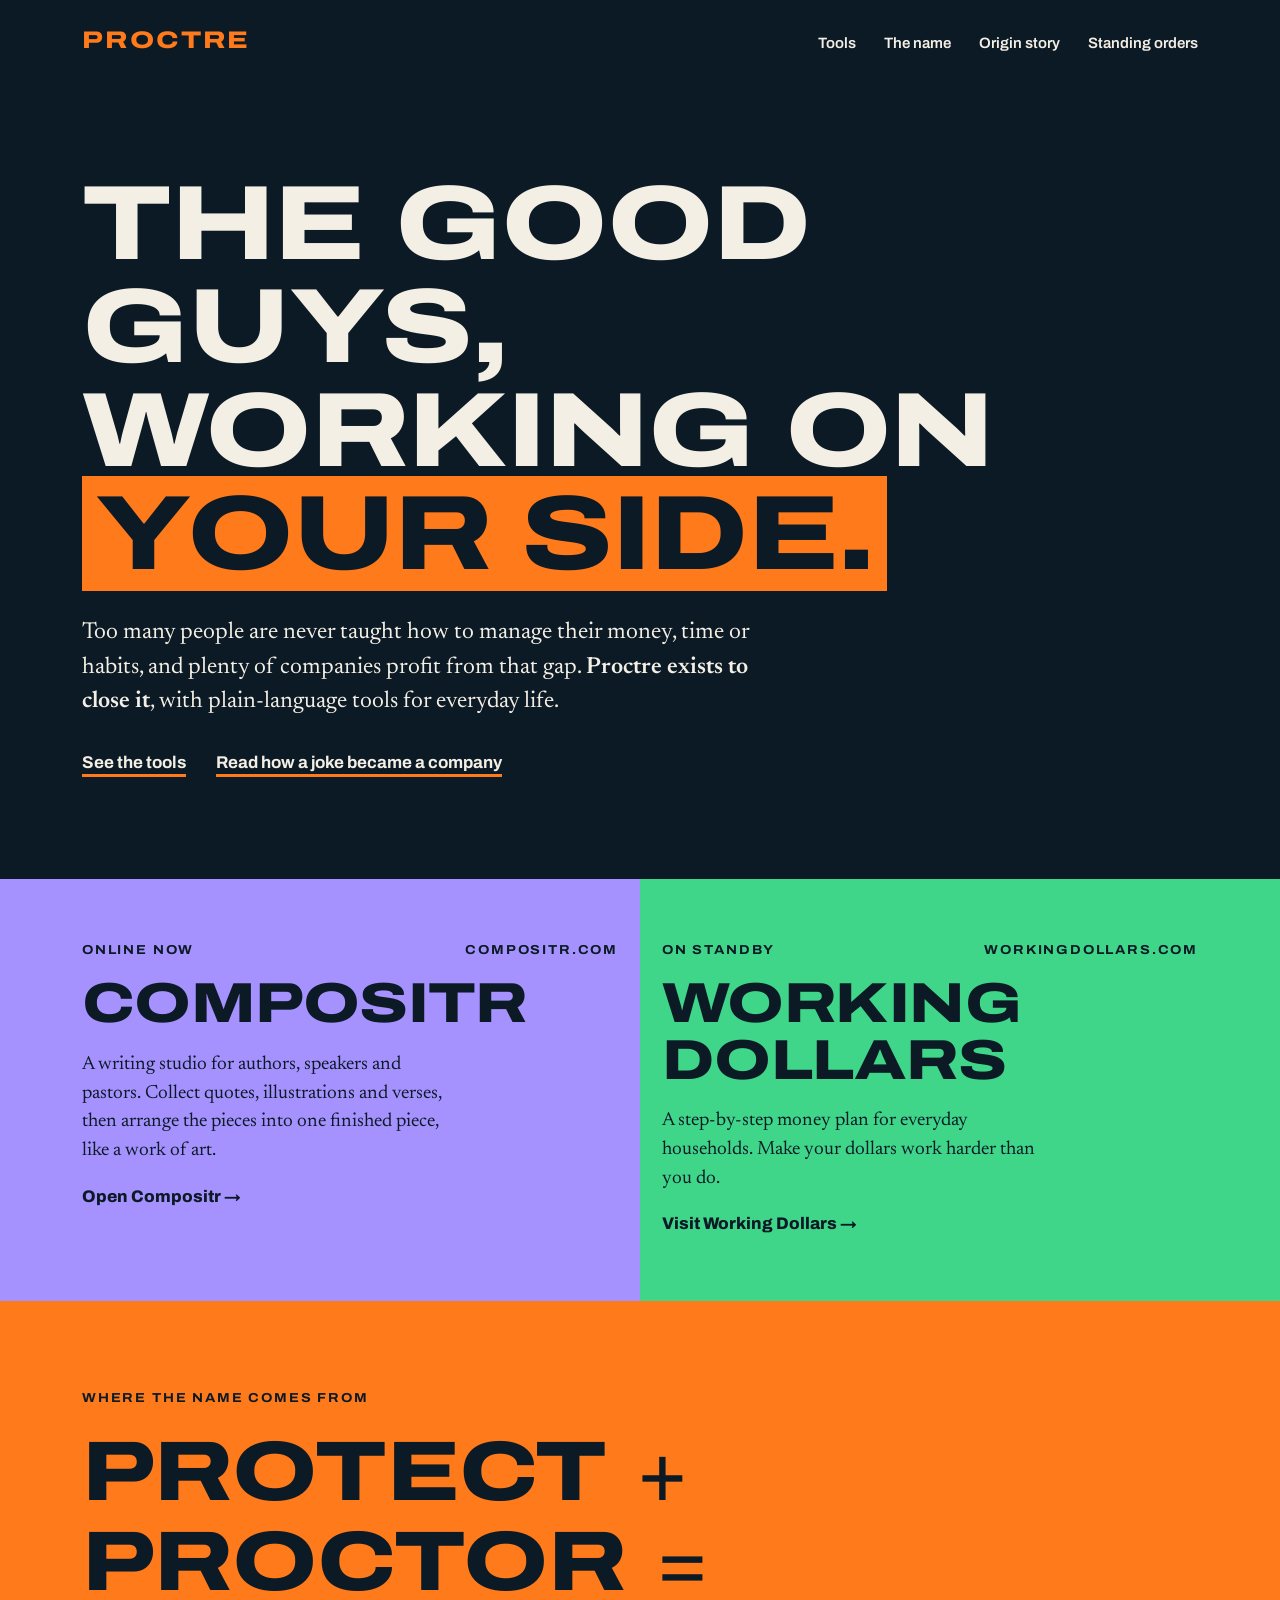
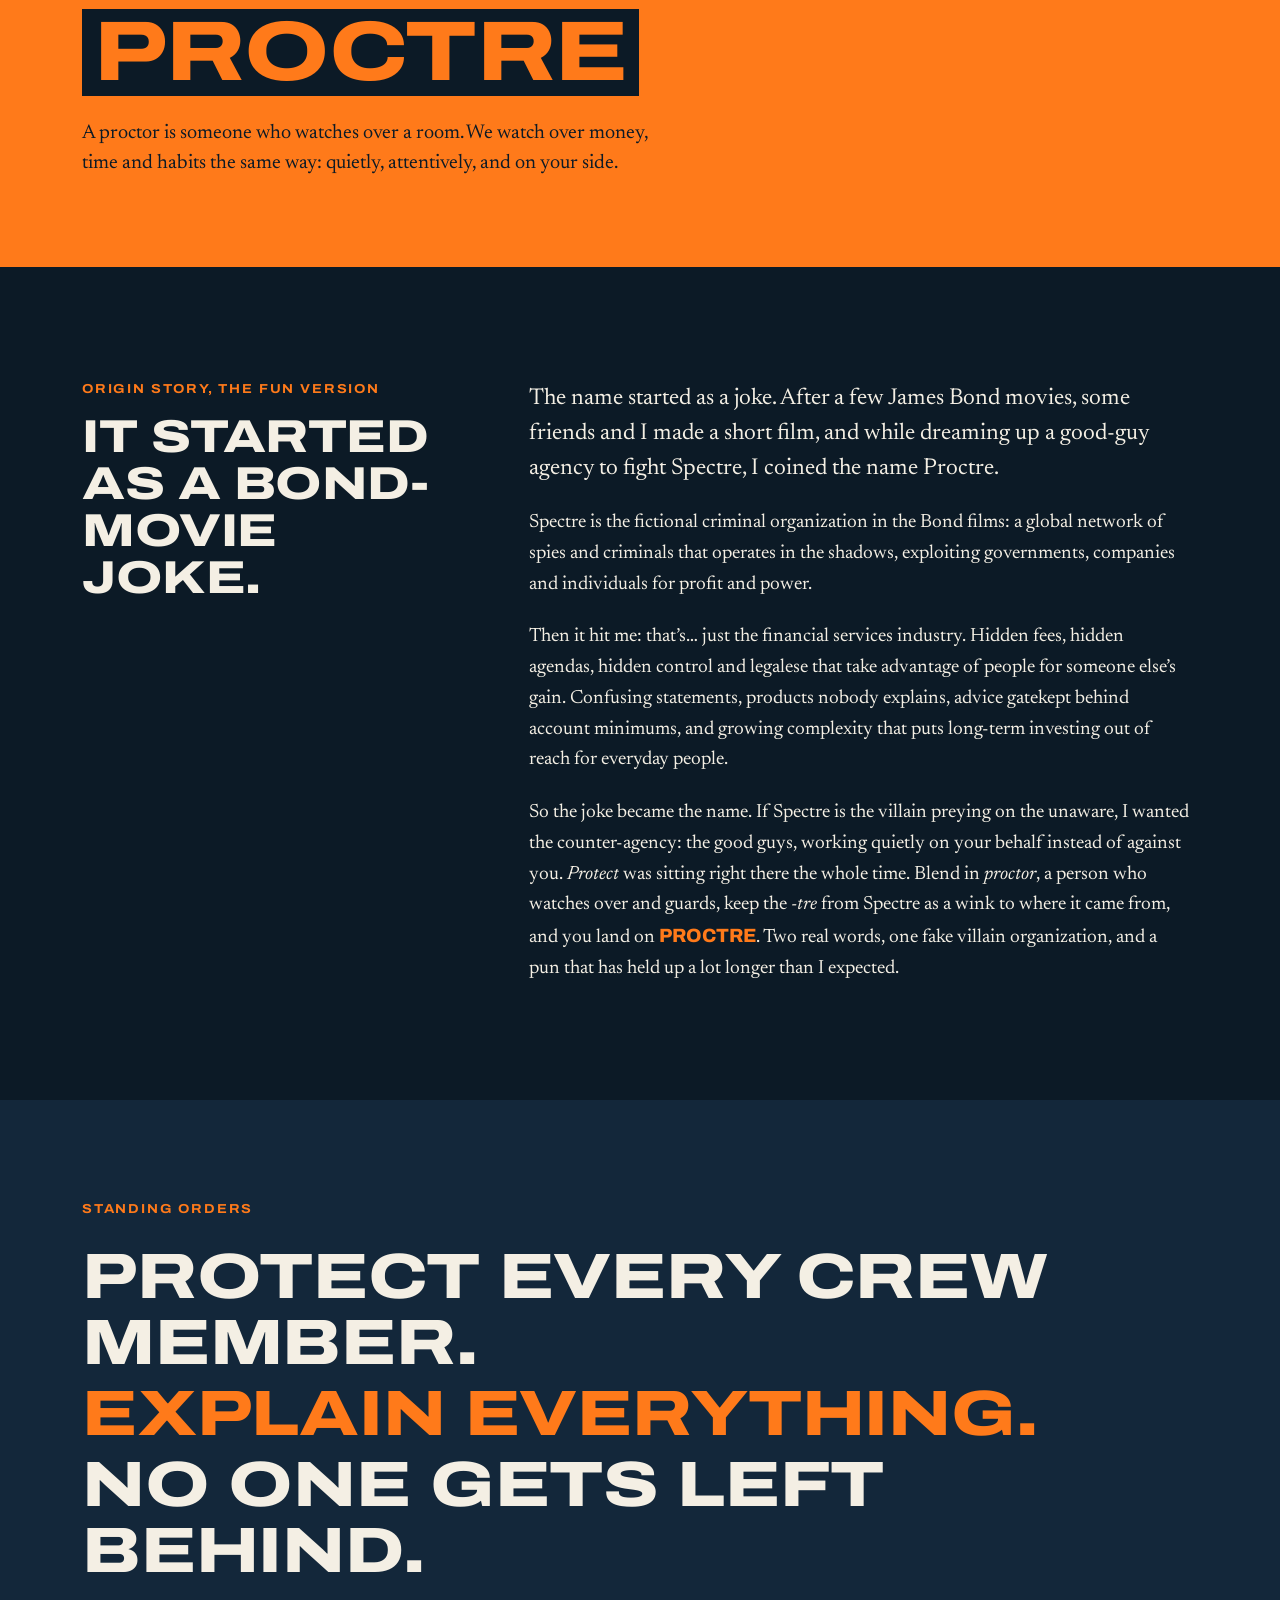
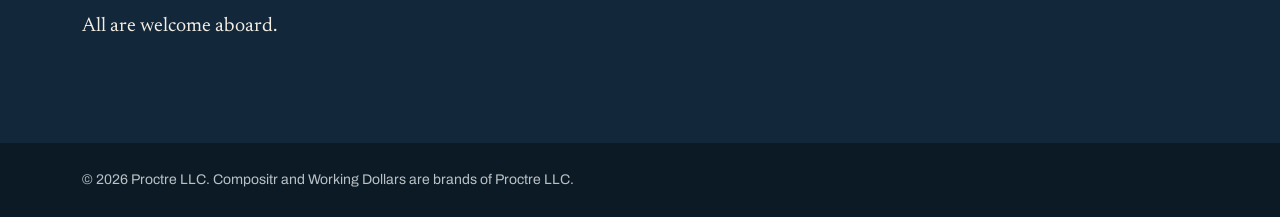
==== index.html @ e3182b98 "Share card: match the redesigned site Co-Authored-By: Claude Fable 5.2 <noreply@anthropic.com>" ====
<!doctype html>
<html lang="en">
<head>
<meta charset="utf-8">
<meta name="viewport" content="width=device-width, initial-scale=1">
<title>Proctre LLC | Plain-language tools for money and writing</title>
<meta name="description" content="Proctre LLC builds plain-language tools for money and writing: Compositr for writers and speakers, and Working Dollars for household money.">
<link rel="canonical" href="https://proctre.com/">
<link rel="icon" href="/favicon.svg" type="image/svg+xml">
<link rel="icon" href="/favicon.ico" sizes="any">
<link rel="apple-touch-icon" href="/apple-touch-icon.png">
<meta name="theme-color" content="#0c1a26">
<meta property="og:type" content="website">
<meta property="og:site_name" content="Proctre">
<meta property="og:url" content="https://proctre.com/">
<meta property="og:title" content="Proctre LLC: the good guys, working on your side">
<meta property="og:description" content="Practical stewardship of money, time and habits. Home of Compositr and Working Dollars.">
<meta property="og:image" content="https://proctre.com/og-image.png?v=5">
<meta property="og:image:width" content="1200">
<meta property="og:image:height" content="630">
<meta property="og:image:alt" content="Proctre: The good guys, working on your side. Compositr, online now. Working Dollars, on standby.">
<meta name="twitter:card" content="summary_large_image">
<meta name="twitter:title" content="Proctre LLC: the good guys, working on your side">
<meta name="twitter:description" content="Practical stewardship of money, time and habits. Home of Compositr and Working Dollars.">
<meta name="twitter:image" content="https://proctre.com/og-image.png?v=5">
<link rel="preconnect" href="https://fonts.googleapis.com">
<link rel="preconnect" href="https://fonts.gstatic.com" crossorigin>
<link rel="stylesheet" href="https://fonts.googleapis.com/css2?family=Archivo:wdth,wght@62..125,400..900&family=Newsreader:opsz,wght@6..72,400..600&display=swap">
<link rel="stylesheet" href="style.css?v=2">
<script type="application/ld+json">
{
  "@context": "https://schema.org",
  "@graph": [
    {
      "@type": "Organization",
      "@id": "https://proctre.com/#org",
      "name": "Proctre LLC",
      "alternateName": "Proctre",
      "url": "https://proctre.com/",
      "logo": "https://proctre.com/apple-touch-icon.png",
      "image": "https://proctre.com/og-image.png",
      "description": "Proctre LLC builds plain-language tools for everyday life: Compositr for writers and speakers, and Working Dollars for household money.",
      "brand": [
        { "@type": "Brand", "name": "Compositr", "url": "https://compositr.com/" },
        { "@type": "Brand", "name": "Working Dollars", "url": "https://www.workingdollars.com/" }
      ]
    },
    {
      "@type": "WebSite",
      "@id": "https://proctre.com/#website",
      "name": "Proctre",
      "url": "https://proctre.com/",
      "publisher": { "@id": "https://proctre.com/#org" }
    }
  ]
}
</script>
</head>
<body>
<a class="skip" href="#main">Skip to content</a>
<header class="top"><div class="wrap">
	<a class="mark wide" href="/" aria-label="Proctre home">Proctre</a>
	<nav class="nav" aria-label="Sections"><a href="#tools">Tools</a><a href="#name">The name</a><a href="#origin">Origin story</a><a href="#orders">Standing orders</a></nav>
</div></header>

<main id="main">
	<section id="mission" class="hero"><div class="wrap">
		<h1 class="wide">The good guys, working on <mark>your side.</mark></h1>
		<p class="lede">Too many people are never taught how to manage their money, time or habits, and plenty of companies profit from that gap. <strong>Proctre exists to close it</strong>, with plain-language tools for everyday life.</p>
		<p class="jump"><a href="#tools">See the tools</a><a href="#origin">Read how a joke became a company</a></p>
	</div></section>

	<section id="tools" class="tools" aria-label="Our tools">
		<a id="compositr" class="tool" style="--c:var(--violet)" href="https://compositr.com" target="_blank" rel="noopener"><div class="in">
			<div class="label"><span>Online now</span><span>compositr.com</span></div>
			<h3 class="wide">Compositr</h3>
			<p>A writing studio for authors, speakers and pastors. Collect quotes, illustrations and verses, then arrange the pieces into one finished piece, like a work of art.</p>
			<div class="go">Open Compositr <span aria-hidden="true">&rarr;</span></div>
		</div></a>
		<a id="working-dollars" class="tool" style="--c:var(--green)" href="https://www.workingdollars.com" target="_blank" rel="noopener"><div class="in">
			<div class="label"><span>On standby</span><span>workingdollars.com</span></div>
			<h3 class="wide">Working Dollars</h3>
			<p>A step-by-step money plan for everyday households. Make your dollars work harder than you do.</p>
			<div class="go">Visit Working Dollars <span aria-hidden="true">&rarr;</span></div>
			<!-- PLACEHOLDER: launch-updates signup, if wanted later. -->
		</div></a>
	</section>

	<section id="name" class="name"><div class="wrap">
		<h2 class="label">Where the name comes from</h2>
		<p class="sum wide" role="img" aria-label="Protect plus proctor equals Proctre"><span>Protect</span><span class="op">+</span><span>Proctor</span><span class="op">=</span><span class="res">Proctre</span></p>
		<p class="note">A proctor is someone who watches over a room. We watch over money, time and habits the same way: quietly, attentively, and on your side.</p>
	</div></section>

	<section id="origin" class="story"><div class="wrap">
		<div class="side"><p class="label">Origin story, the fun version</p><h2 class="wide">It started as a Bond-movie joke.</h2></div>
		<div class="letter">
			<p>The name started as a joke. After a few James Bond movies, some friends and I made a short film, and while dreaming up a good-guy agency to fight Spectre, I coined the name Proctre.</p>
			<p>Spectre is the fictional criminal organization in the Bond films: a global network of spies and criminals that operates in the shadows, exploiting governments, companies and individuals for profit and power.</p>
			<p>Then it hit me: that&rsquo;s&hellip; just the financial services industry. Hidden fees, hidden agendas, hidden control and legalese that take advantage of people for someone else&rsquo;s gain. Confusing statements, products nobody explains, advice gatekept behind account minimums, and growing complexity that puts long-term investing out of reach for everyday people.</p>
			<p>So the joke became the name. If Spectre is the villain preying on the unaware, I wanted the counter-agency: the good guys, working quietly on your behalf instead of against you. <em>Protect</em> was sitting right there the whole time. Blend in <em>proctor</em>, a person who watches over and guards, keep the <em>-tre</em> from Spectre as a wink to where it came from, and you land on <b>PROCTRE</b>. Two real words, one fake villain organization, and a pun that has held up a lot longer than I expected.</p>
		</div>
	</div></section>

	<section id="orders" class="orders"><div class="wrap">
		<h2 class="label">Standing orders</h2>
		<ul class="wide"><li>Protect every crew member.</li><li>Explain everything.</li><li>No one gets left behind.</li></ul>
		<p>All are welcome aboard.</p>
	</div></section>
</main>

<footer class="site-foot"><div class="wrap">
	<span>&copy; <span id="year">2026</span> Proctre LLC. Compositr and Working Dollars are brands of Proctre LLC.</span>
	<!-- PLACEHOLDER: footer email. Fill in data-user and data-domain (e.g. "hello" and "proctre.com").
	     The address is assembled in the browser, so it never appears in the page source for crawlers. -->
	<a class="foot-email" data-user="" data-domain="" hidden></a>
</div></footer>
<script src="site.js" defer></script>
</body>
</html>
---- style.css ----
/* Proctre.com styles.
   Layout: flat blocks of solid colour, like a film title card. No glows or gradients.
   Wide heavy headlines carry the energy; the founder's story is set in a serif, like a letter.
   Colours and fonts are defined once below, so a rebrand only touches this block. */
:root{
  color-scheme:dark;
  --navy:#0c1a26; --navy-2:#13273a; --paper:#f4efe4; --paper-2:#b9c2c6;
  --orange:#ff7a1a; --violet:#a592ff; --green:#3fd68a;
  --f-display:"Archivo","Arial Black","Segoe UI",sans-serif;
  --f-text:"Newsreader",Georgia,"Times New Roman",serif;
  --max:1160px; --gutter:22px;
}
*{box-sizing:border-box}
html{scroll-behavior:smooth;-webkit-text-size-adjust:100%}
body{margin:0;background:var(--navy);color:var(--paper);font:400 17px/1.55 var(--f-display)}
h1,h2,h3,p,ul{margin:0}
ul{padding:0;list-style:none}
a{color:inherit}
a:focus-visible{outline:3px solid var(--paper);outline-offset:3px}
.tool:focus-visible{outline-color:var(--navy);outline-offset:-8px}
.skip{position:absolute;left:-999px;top:0;padding:10px 14px;background:var(--paper);color:var(--navy);font-weight:700}
.skip:focus{left:8px;top:8px;z-index:5}
.wrap{max-width:var(--max);margin-inline:auto;padding-inline:var(--gutter)}
.wide{font-family:var(--f-display);font-stretch:125%;font-weight:800;text-transform:uppercase;letter-spacing:-.01em}
.label{font:700 13px/1.2 var(--f-display);font-stretch:110%;letter-spacing:.14em;text-transform:uppercase}

/* Header */
.top .wrap{display:flex;align-items:baseline;justify-content:space-between;gap:16px;padding-block:22px}
.mark{font-size:24px;letter-spacing:.1em;color:var(--orange);text-decoration:none}
.nav{display:flex;gap:28px;font-weight:600;font-size:15px}
.nav a{text-decoration:none;border-bottom:2px solid transparent;padding-bottom:3px}
.nav a:hover{border-color:var(--orange)}

/* Hero */
.hero .wrap{display:grid;gap:30px;padding-block:clamp(36px,7vw,90px) clamp(52px,8vw,104px)}
.hero h1{font-size:clamp(2.2rem,8.3vw,6.6rem);line-height:.98;max-width:12ch}
.hero h1 mark{background:var(--orange);color:var(--navy);padding:0 .12em;box-decoration-break:clone;-webkit-box-decoration-break:clone}
.lede{font:400 clamp(1.15rem,1.9vw,1.45rem)/1.5 var(--f-text);max-width:52ch}
.lede strong{font-weight:600}
.jump{display:flex;flex-wrap:wrap;gap:10px 30px;font-weight:700}
.jump a{text-decoration:underline;text-decoration-color:var(--orange);text-decoration-thickness:3px;text-underline-offset:6px}
.jump a:hover{color:var(--orange)}

/* Brands: two flat colour blocks, edge to edge. Each block sets its own colour with --c. */
.tools{display:grid;grid-template-columns:repeat(2,minmax(0,1fr))}
.tool{background:var(--c);color:var(--navy);text-decoration:none;padding:clamp(30px,5vw,64px) var(--gutter) clamp(34px,5vw,64px)}
.tool .in{display:grid;gap:18px;align-content:start;width:100%;max-width:calc(var(--max) / 2 - var(--gutter) * 2)}
.tool:first-child .in{margin-left:auto}
.tool .label{display:flex;flex-wrap:wrap;justify-content:space-between;gap:6px 12px}
.tool h3{font-size:clamp(1.9rem,4.4vw,3.6rem);line-height:1}
.tool p{font:400 1.2rem/1.5 var(--f-text);max-width:34ch}
.tool .go{font-weight:800;font-size:1.05rem}
.tool .go span{display:inline-block;transition:transform .2s}
.tool:hover .go span{transform:translateX(8px)}
.tool:hover h3{text-decoration:underline;text-decoration-thickness:.08em;text-underline-offset:.12em}

/* The name */
.name{background:var(--orange);color:var(--navy)}
.name .wrap{display:grid;gap:22px;padding-block:clamp(48px,7vw,96px)}
.sum{display:flex;flex-wrap:wrap;align-items:baseline;gap:.05em .35em;font-size:clamp(1.9rem,6.6vw,5.4rem);line-height:1.02}
.sum .op{font-weight:400;font-stretch:100%}
.sum .res{background:var(--navy);color:var(--orange);padding:0 .14em}
.name .note{font:400 1.25rem/1.5 var(--f-text);max-width:54ch}

/* Origin story */
.story .wrap{display:grid;grid-template-columns:minmax(0,4fr) minmax(0,7fr);gap:clamp(24px,5vw,80px);padding-block:clamp(60px,9vw,128px)}
.story h2{font-size:clamp(1.7rem,3.6vw,3rem);line-height:1.02}
.story .side{display:grid;gap:16px;align-content:start}
.story .side .label{color:var(--orange)}
.letter{display:grid;gap:1.15em;font:400 clamp(1.15rem,1.5vw,1.3rem)/1.6 var(--f-text);max-width:60ch}
.letter p:first-child{font-size:1.2em;line-height:1.5}
.letter b{font-family:var(--f-display);font-weight:800;color:var(--orange)}

/* Standing orders */
.orders{background:var(--navy-2)}
.orders .wrap{display:grid;gap:26px;padding-block:clamp(52px,8vw,110px)}
.orders .label{color:var(--orange)}
.orders ul{display:grid;gap:.25em}
.orders li{font-size:clamp(1.5rem,5vw,4.2rem);line-height:1.04}
.orders li:nth-child(2){color:var(--orange)}
.orders p{font:400 1.25rem/1.5 var(--f-text);max-width:52ch}

/* Error page */
.notfound .wrap{display:grid;gap:26px;padding-block:clamp(48px,9vw,120px)}
.notfound .label{color:var(--orange)}
.notfound h1{font-size:clamp(2rem,7vw,5.2rem);line-height:1}

/* Footer */
.site-foot .wrap{display:flex;flex-wrap:wrap;justify-content:space-between;gap:8px 24px;padding-block:26px;font-size:14px;color:var(--paper-2)}

@media (max-width:760px){
  .nav{display:none}
  .tools,.story .wrap{grid-template-columns:minmax(0,1fr)}
  .tool .in{max-width:none}
}
@media (prefers-reduced-motion:reduce){
  html{scroll-behavior:auto}
  *{transition:none!important}
}
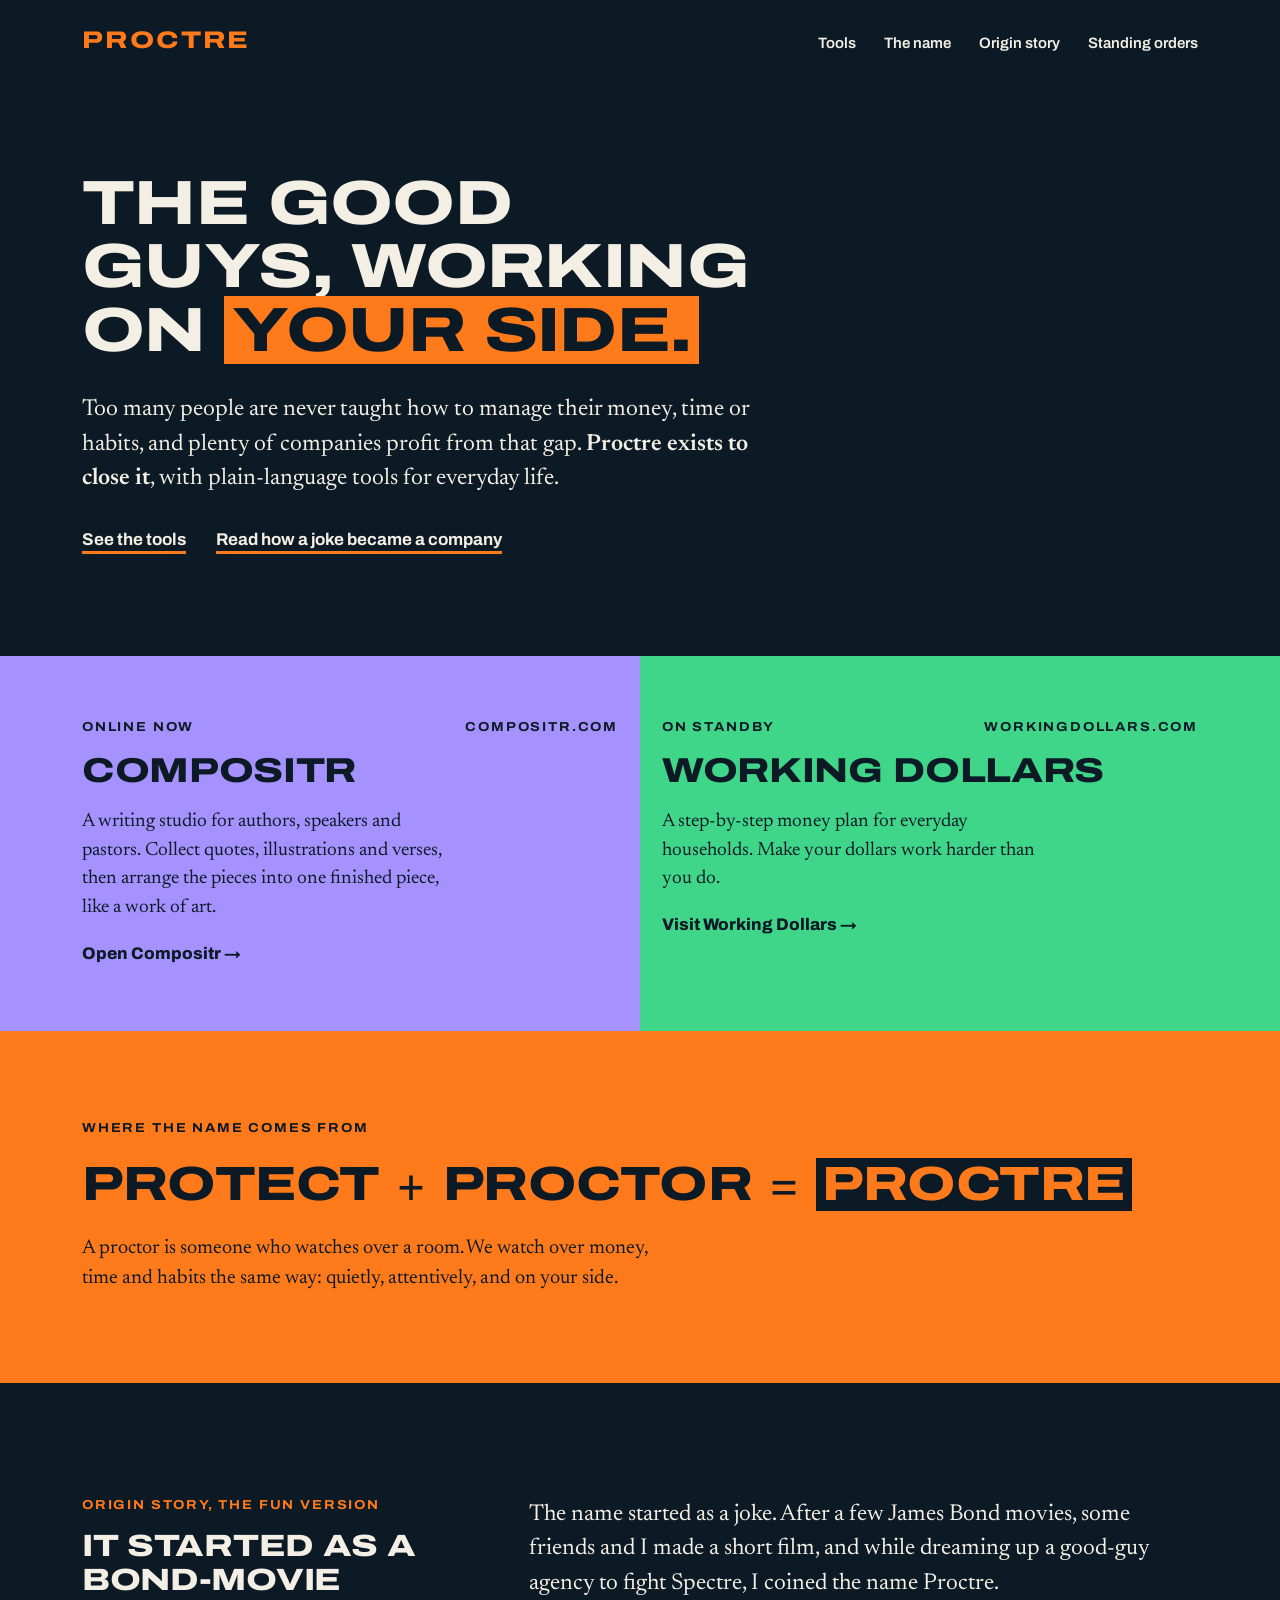
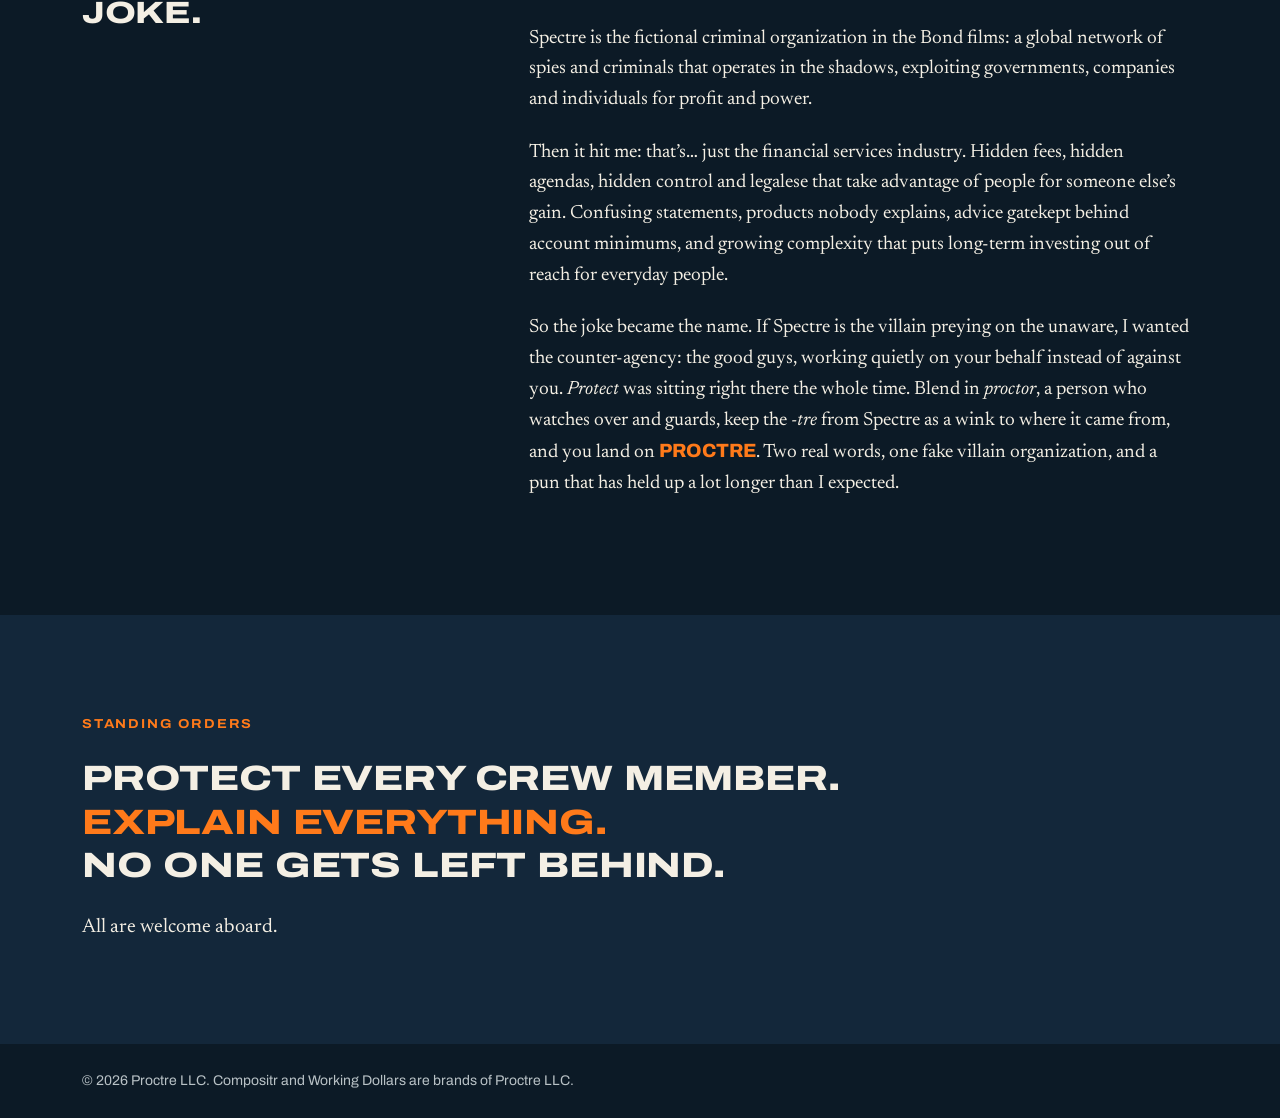
==== commit 4d3efdbd: "Reduce heading sizes across the site Co-Authored-By: Claude Fable 5.2 <noreply@anthropic.com>" ====
--- a/index.html
+++ b/index.html
@@ -26,7 +26,7 @@
 <link rel="preconnect" href="https://fonts.googleapis.com">
 <link rel="preconnect" href="https://fonts.gstatic.com" crossorigin>
 <link rel="stylesheet" href="https://fonts.googleapis.com/css2?family=Archivo:wdth,wght@62..125,400..900&family=Newsreader:opsz,wght@6..72,400..600&display=swap">
-<link rel="stylesheet" href="style.css?v=2">
+<link rel="stylesheet" href="style.css?v=3">
 <script type="application/ld+json">
 {
   "@context": "https://schema.org",
--- a/style.css
+++ b/style.css
@@ -33,7 +33,7 @@
 
 /* Hero */
 .hero .wrap{display:grid;gap:30px;padding-block:clamp(36px,7vw,90px) clamp(52px,8vw,104px)}
-.hero h1{font-size:clamp(2.2rem,8.3vw,6.6rem);line-height:.98;max-width:12ch}
+.hero h1{font-size:clamp(1.9rem,5vw,3.9rem);line-height:1.02;max-width:14ch}
 .hero h1 mark{background:var(--orange);color:var(--navy);padding:0 .12em;box-decoration-break:clone;-webkit-box-decoration-break:clone}
 .lede{font:400 clamp(1.15rem,1.9vw,1.45rem)/1.5 var(--f-text);max-width:52ch}
 .lede strong{font-weight:600}
@@ -47,7 +47,7 @@
 .tool .in{display:grid;gap:18px;align-content:start;width:100%;max-width:calc(var(--max) / 2 - var(--gutter) * 2)}
 .tool:first-child .in{margin-left:auto}
 .tool .label{display:flex;flex-wrap:wrap;justify-content:space-between;gap:6px 12px}
-.tool h3{font-size:clamp(1.9rem,4.4vw,3.6rem);line-height:1}
+.tool h3{font-size:clamp(1.5rem,2.7vw,2.2rem);line-height:1.05}
 .tool p{font:400 1.2rem/1.5 var(--f-text);max-width:34ch}
 .tool .go{font-weight:800;font-size:1.05rem}
 .tool .go span{display:inline-block;transition:transform .2s}
@@ -57,14 +57,14 @@
 /* The name */
 .name{background:var(--orange);color:var(--navy)}
 .name .wrap{display:grid;gap:22px;padding-block:clamp(48px,7vw,96px)}
-.sum{display:flex;flex-wrap:wrap;align-items:baseline;gap:.05em .35em;font-size:clamp(1.9rem,6.6vw,5.4rem);line-height:1.02}
+.sum{display:flex;flex-wrap:wrap;align-items:baseline;gap:.05em .35em;font-size:clamp(1.45rem,3.9vw,3rem);line-height:1.1}
 .sum .op{font-weight:400;font-stretch:100%}
 .sum .res{background:var(--navy);color:var(--orange);padding:0 .14em}
 .name .note{font:400 1.25rem/1.5 var(--f-text);max-width:54ch}
 
 /* Origin story */
 .story .wrap{display:grid;grid-template-columns:minmax(0,4fr) minmax(0,7fr);gap:clamp(24px,5vw,80px);padding-block:clamp(60px,9vw,128px)}
-.story h2{font-size:clamp(1.7rem,3.6vw,3rem);line-height:1.02}
+.story h2{font-size:clamp(1.35rem,2.4vw,1.95rem);line-height:1.08}
 .story .side{display:grid;gap:16px;align-content:start}
 .story .side .label{color:var(--orange)}
 .letter{display:grid;gap:1.15em;font:400 clamp(1.15rem,1.5vw,1.3rem)/1.6 var(--f-text);max-width:60ch}
@@ -76,14 +76,14 @@
 .orders .wrap{display:grid;gap:26px;padding-block:clamp(52px,8vw,110px)}
 .orders .label{color:var(--orange)}
 .orders ul{display:grid;gap:.25em}
-.orders li{font-size:clamp(1.5rem,5vw,4.2rem);line-height:1.04}
+.orders li{font-size:clamp(1.2rem,2.9vw,2.2rem);line-height:1.12}
 .orders li:nth-child(2){color:var(--orange)}
 .orders p{font:400 1.25rem/1.5 var(--f-text);max-width:52ch}
 
 /* Error page */
 .notfound .wrap{display:grid;gap:26px;padding-block:clamp(48px,9vw,120px)}
 .notfound .label{color:var(--orange)}
-.notfound h1{font-size:clamp(2rem,7vw,5.2rem);line-height:1}
+.notfound h1{font-size:clamp(1.8rem,4.6vw,3.4rem);line-height:1.04}
 
 /* Footer */
 .site-foot .wrap{display:flex;flex-wrap:wrap;justify-content:space-between;gap:8px 24px;padding-block:26px;font-size:14px;color:var(--paper-2)}
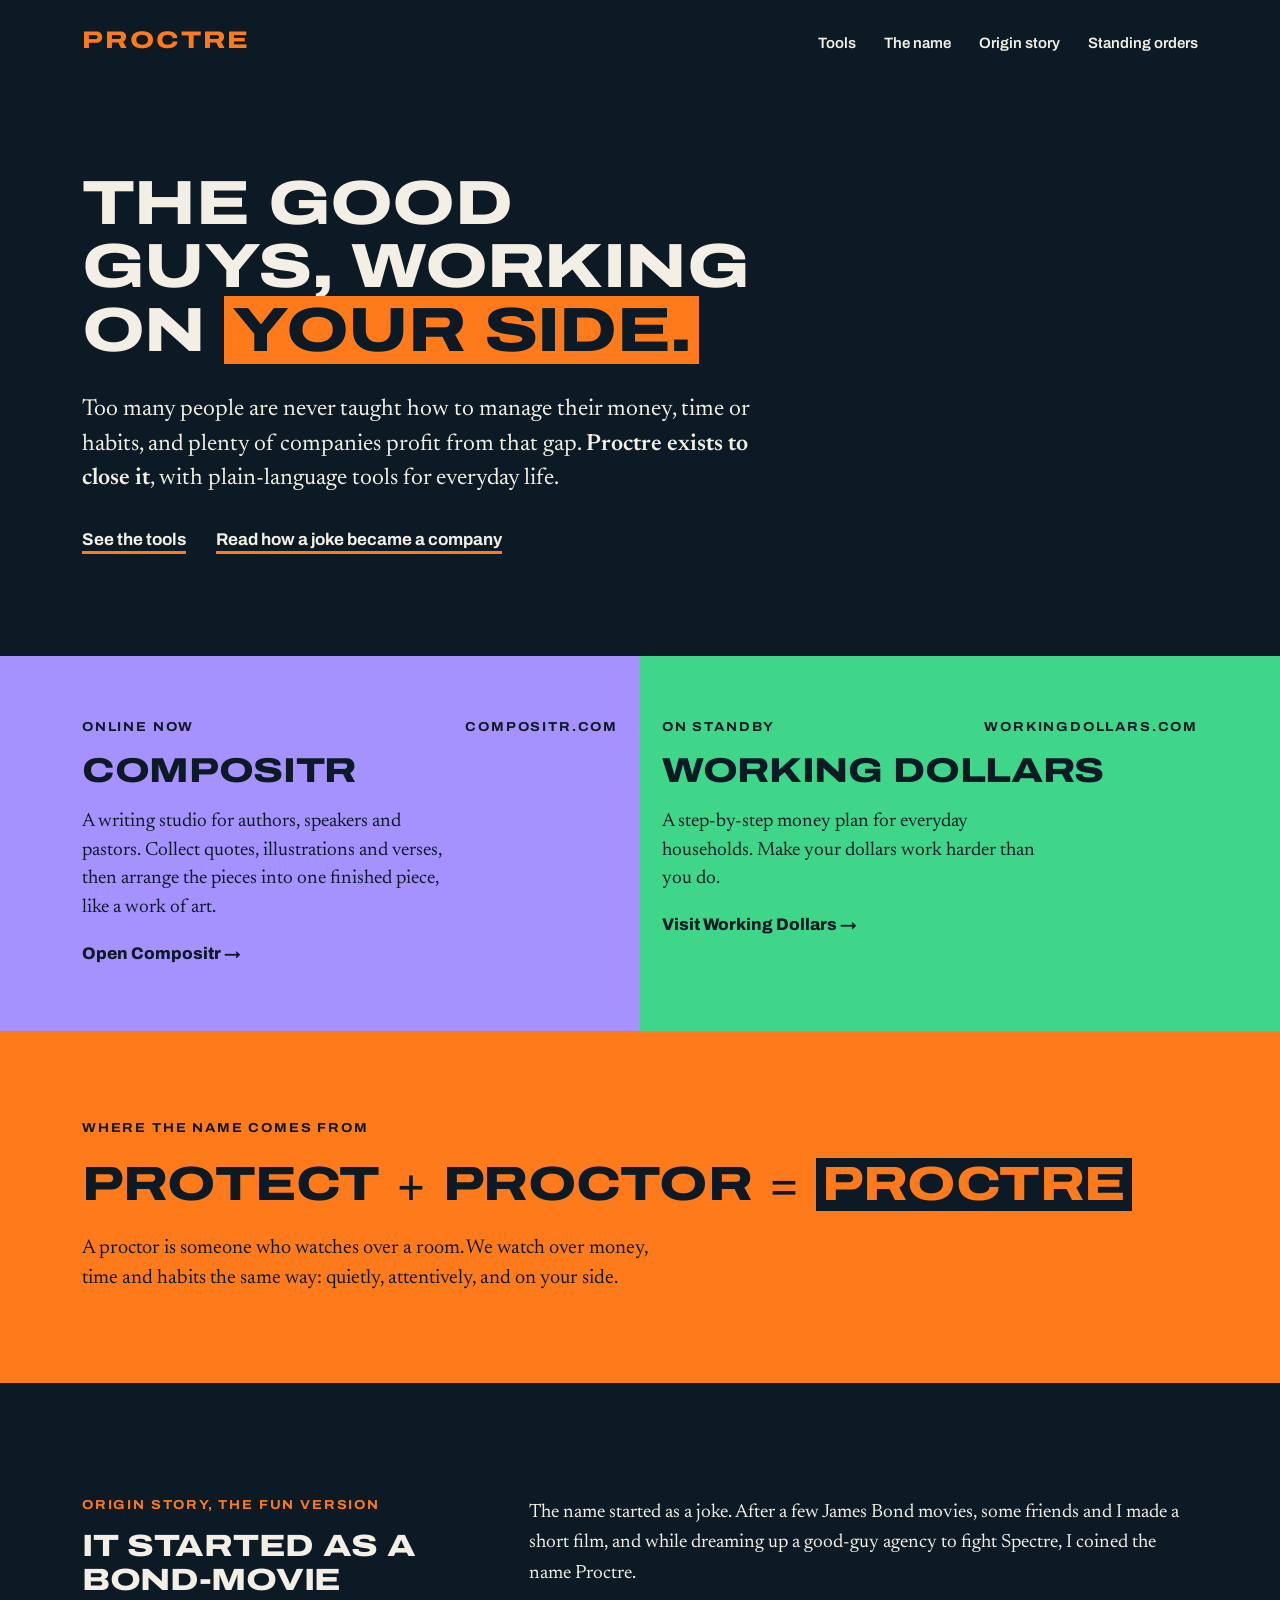
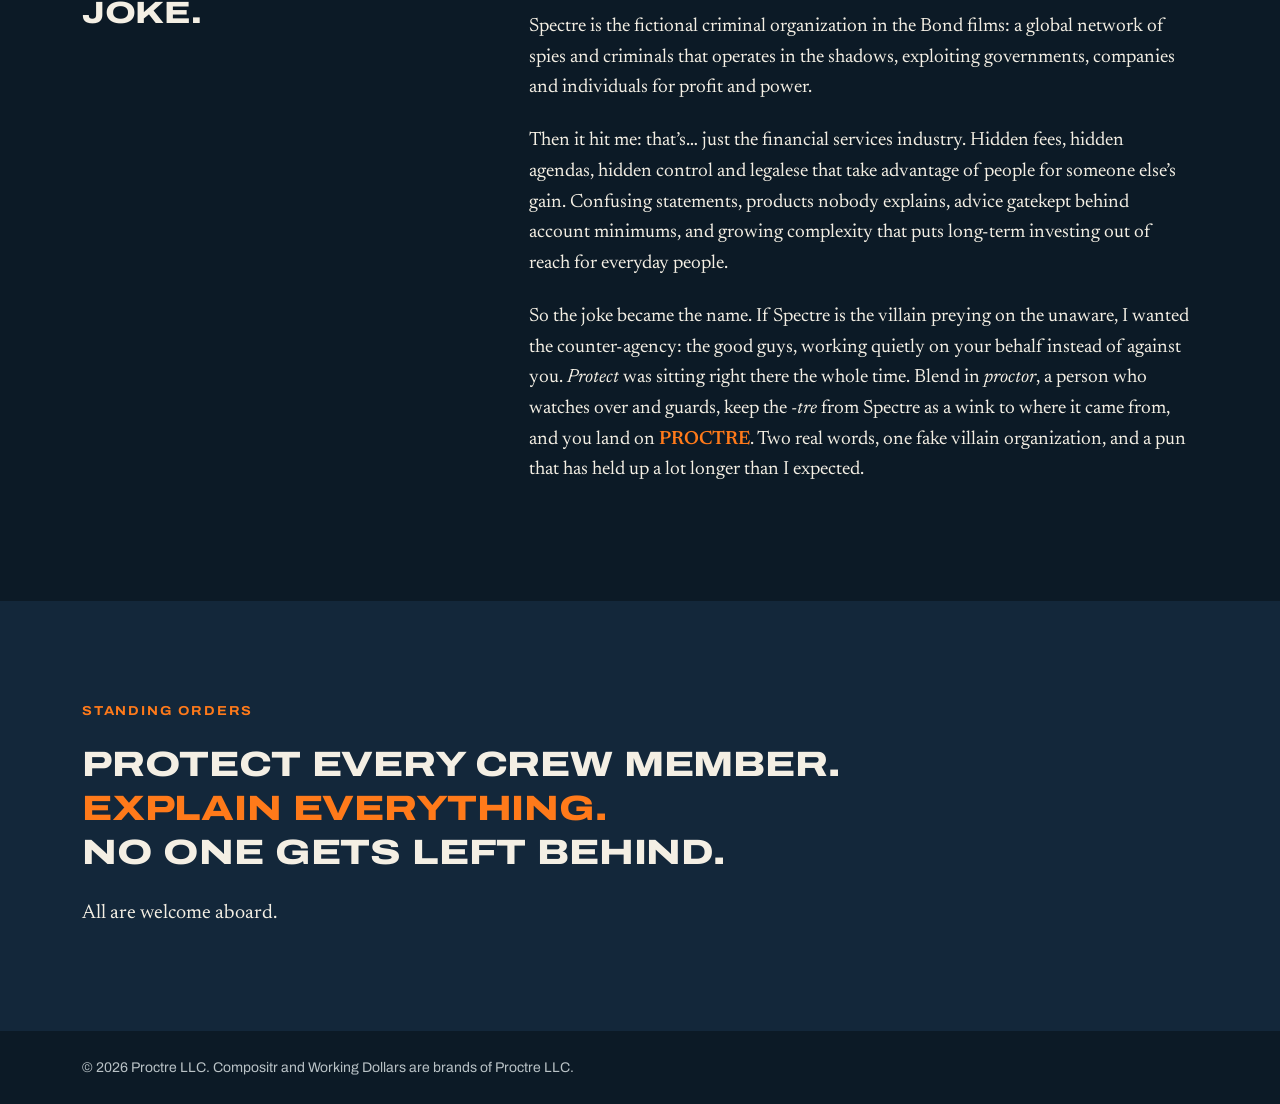
==== commit d0953a9b: "Origin story: one font and size throughout Co-Authored-By: Claude Fable 5.2 <noreply@anthropic.com>" ====
--- a/index.html
+++ b/index.html
@@ -26,7 +26,7 @@
 <link rel="preconnect" href="https://fonts.googleapis.com">
 <link rel="preconnect" href="https://fonts.gstatic.com" crossorigin>
 <link rel="stylesheet" href="https://fonts.googleapis.com/css2?family=Archivo:wdth,wght@62..125,400..900&family=Newsreader:opsz,wght@6..72,400..600&display=swap">
-<link rel="stylesheet" href="style.css?v=3">
+<link rel="stylesheet" href="style.css?v=4">
 <script type="application/ld+json">
 {
   "@context": "https://schema.org",
--- a/style.css
+++ b/style.css
@@ -68,8 +68,7 @@
 .story .side{display:grid;gap:16px;align-content:start}
 .story .side .label{color:var(--orange)}
 .letter{display:grid;gap:1.15em;font:400 clamp(1.15rem,1.5vw,1.3rem)/1.6 var(--f-text);max-width:60ch}
-.letter p:first-child{font-size:1.2em;line-height:1.5}
-.letter b{font-family:var(--f-display);font-weight:800;color:var(--orange)}
+.letter b{font-weight:600;color:var(--orange)}
 
 /* Standing orders */
 .orders{background:var(--navy-2)}
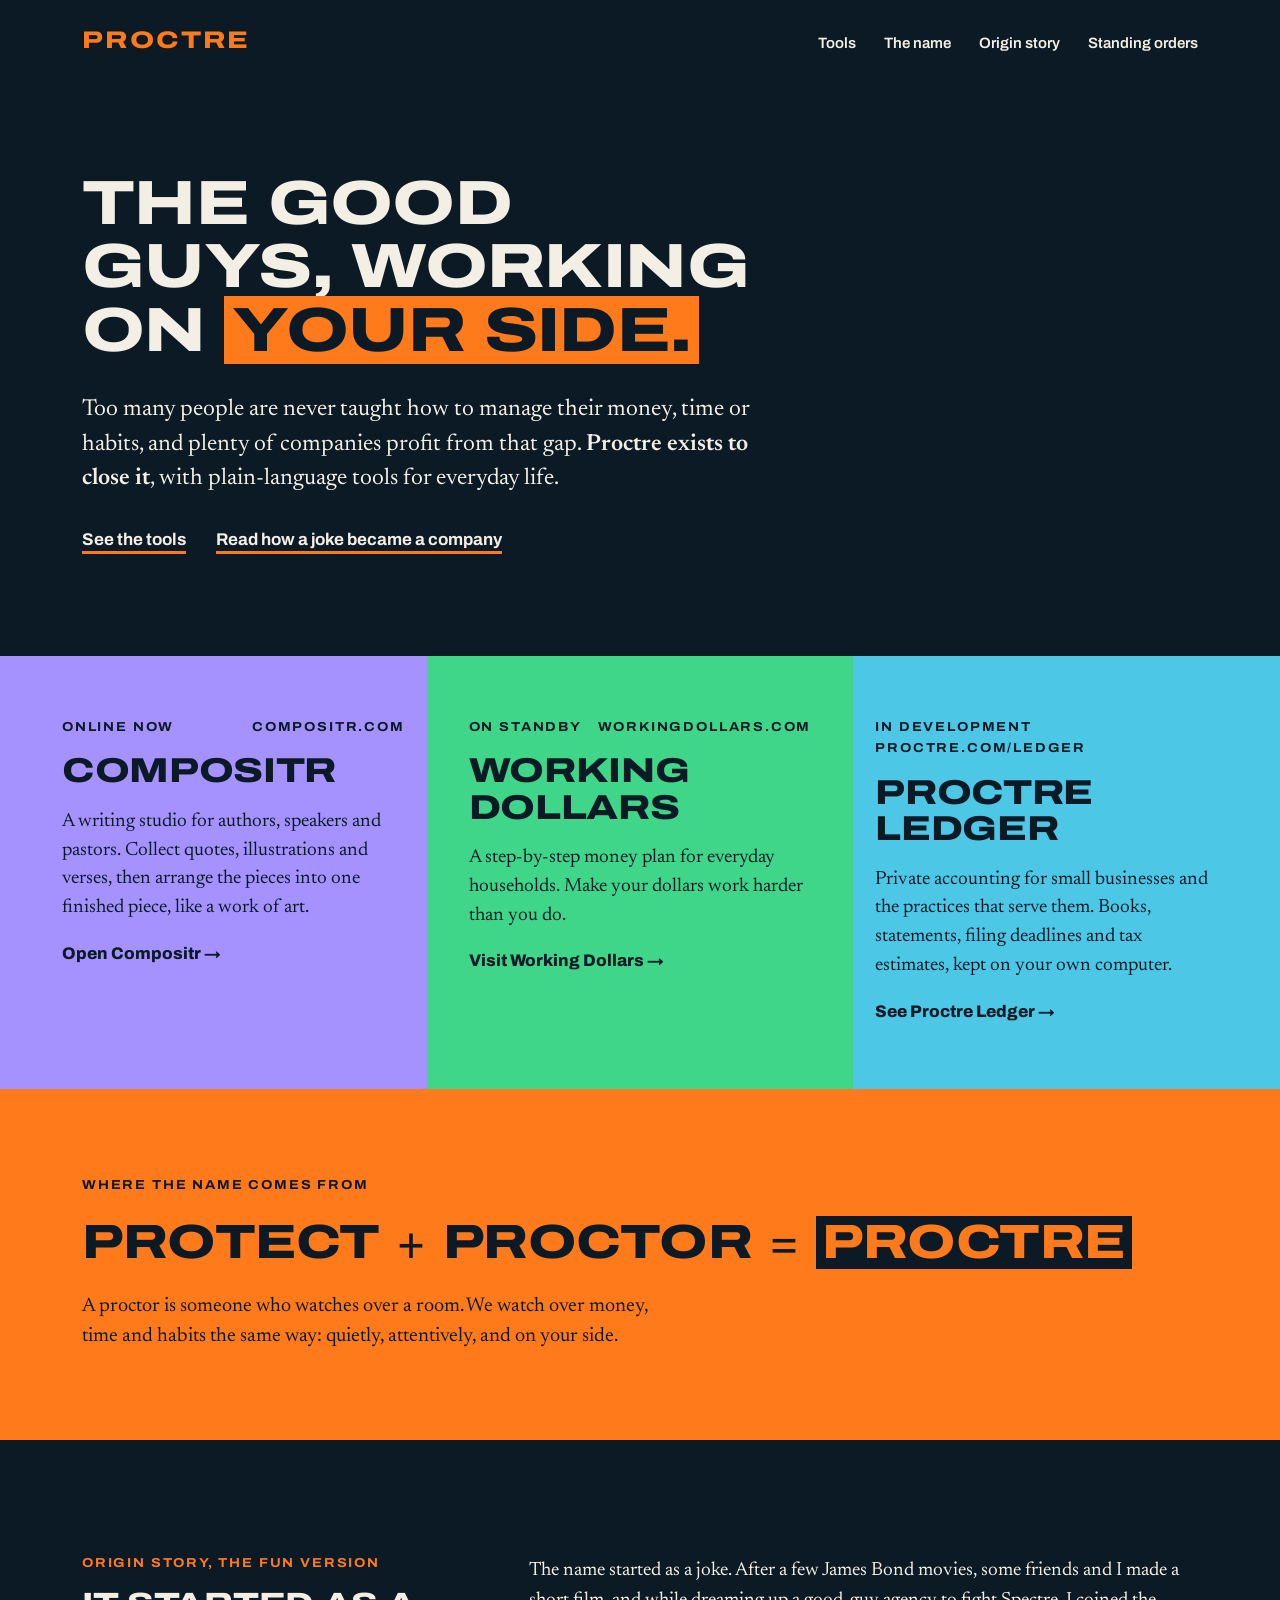
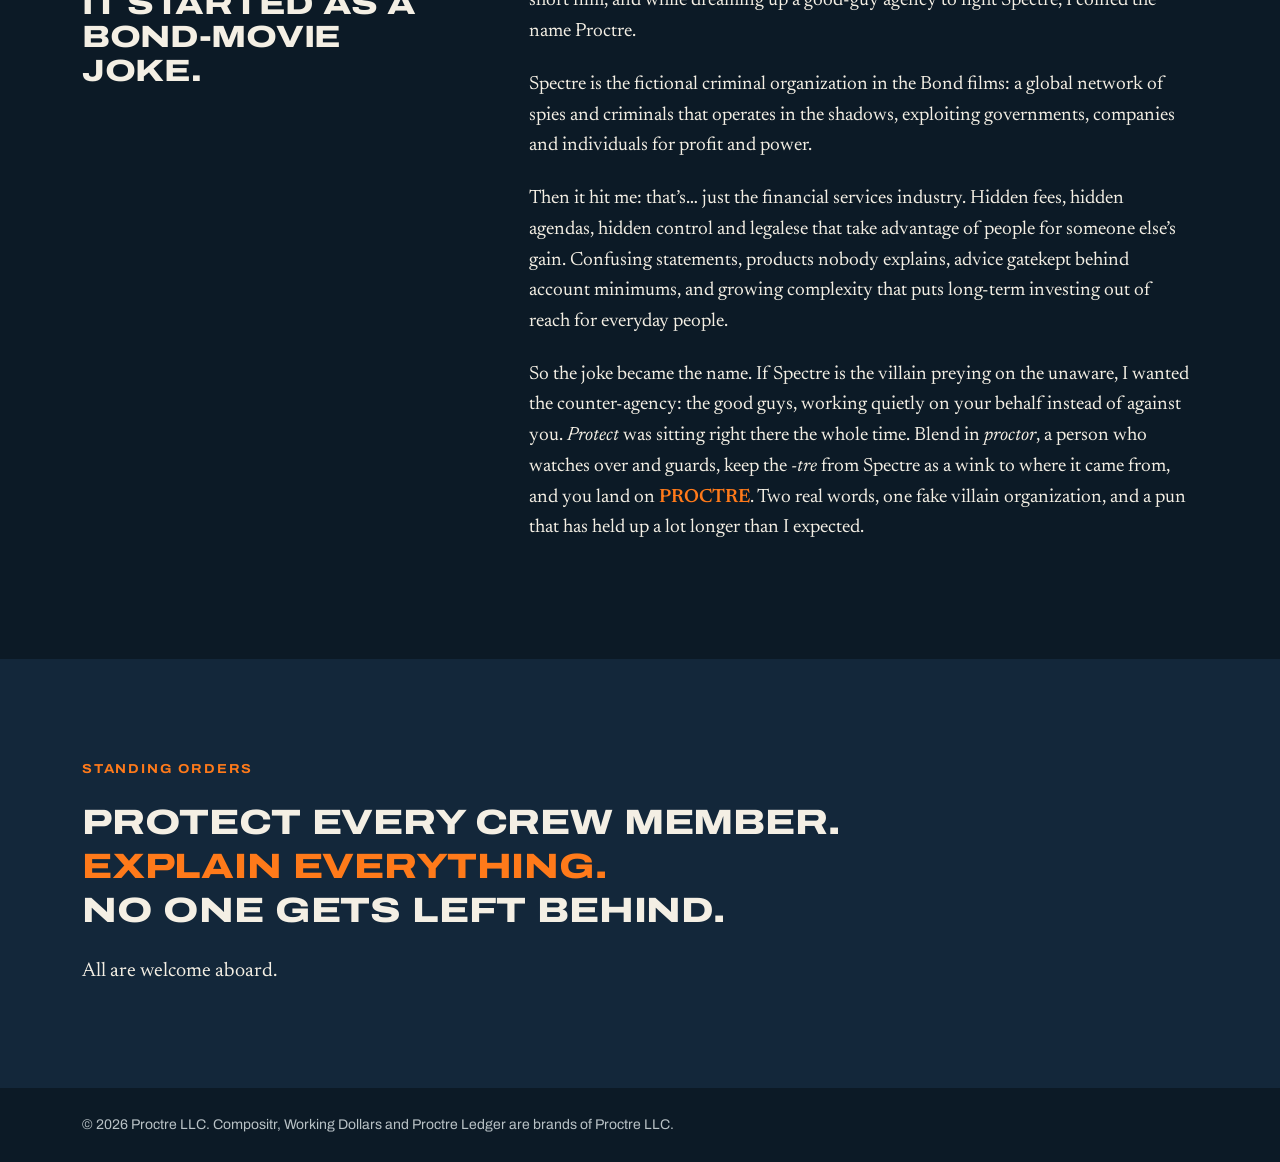
==== commit d39b0be9: "Homepage: add Proctre Ledger card and brand mentions Co-Authored-By: Claude Opus 5.5 <noreply@anthro" ====
--- a/index.html
+++ b/index.html
@@ -4,7 +4,7 @@
 <meta charset="utf-8">
 <meta name="viewport" content="width=device-width, initial-scale=1">
 <title>Proctre LLC | Plain-language tools for money and writing</title>
-<meta name="description" content="Proctre LLC builds plain-language tools for money and writing: Compositr for writers and speakers, and Working Dollars for household money.">
+<meta name="description" content="Proctre LLC builds plain-language tools for money and writing: Compositr for writers and speakers, Working Dollars for household money, and Proctre Ledger for small-business books.">
 <link rel="canonical" href="https://proctre.com/">
 <link rel="icon" href="/favicon.svg" type="image/svg+xml">
 <link rel="icon" href="/favicon.ico" sizes="any">
@@ -14,19 +14,19 @@
 <meta property="og:site_name" content="Proctre">
 <meta property="og:url" content="https://proctre.com/">
 <meta property="og:title" content="Proctre LLC: the good guys, working on your side">
-<meta property="og:description" content="Practical stewardship of money, time and habits. Home of Compositr and Working Dollars.">
+<meta property="og:description" content="Practical stewardship of money, time and habits. Home of Compositr, Working Dollars and Proctre Ledger.">
 <meta property="og:image" content="https://proctre.com/og-image.png?v=5">
 <meta property="og:image:width" content="1200">
 <meta property="og:image:height" content="630">
 <meta property="og:image:alt" content="Proctre: The good guys, working on your side. Compositr, online now. Working Dollars, on standby.">
 <meta name="twitter:card" content="summary_large_image">
 <meta name="twitter:title" content="Proctre LLC: the good guys, working on your side">
-<meta name="twitter:description" content="Practical stewardship of money, time and habits. Home of Compositr and Working Dollars.">
+<meta name="twitter:description" content="Practical stewardship of money, time and habits. Home of Compositr, Working Dollars and Proctre Ledger.">
 <meta name="twitter:image" content="https://proctre.com/og-image.png?v=5">
 <link rel="preconnect" href="https://fonts.googleapis.com">
 <link rel="preconnect" href="https://fonts.gstatic.com" crossorigin>
 <link rel="stylesheet" href="https://fonts.googleapis.com/css2?family=Archivo:wdth,wght@62..125,400..900&family=Newsreader:opsz,wght@6..72,400..600&display=swap">
-<link rel="stylesheet" href="style.css?v=4">
+<link rel="stylesheet" href="style.css?v=5">
 <script type="application/ld+json">
 {
   "@context": "https://schema.org",
@@ -39,10 +39,11 @@
       "url": "https://proctre.com/",
       "logo": "https://proctre.com/apple-touch-icon.png",
       "image": "https://proctre.com/og-image.png",
-      "description": "Proctre LLC builds plain-language tools for everyday life: Compositr for writers and speakers, and Working Dollars for household money.",
+      "description": "Proctre LLC builds plain-language tools for everyday life: Compositr for writers and speakers, Working Dollars for household money, and Proctre Ledger for small-business books.",
       "brand": [
         { "@type": "Brand", "name": "Compositr", "url": "https://compositr.com/" },
-        { "@type": "Brand", "name": "Working Dollars", "url": "https://www.workingdollars.com/" }
+        { "@type": "Brand", "name": "Working Dollars", "url": "https://www.workingdollars.com/" },
+        { "@type": "Brand", "name": "Proctre Ledger", "url": "https://proctre.com/ledger/" }
       ]
     },
     {
@@ -84,6 +85,12 @@
 			<div class="go">Visit Working Dollars <span aria-hidden="true">&rarr;</span></div>
 			<!-- PLACEHOLDER: launch-updates signup, if wanted later. -->
 		</div></a>
+		<a id="ledger" class="tool" style="--c:var(--cyan)" href="/ledger/"><div class="in">
+			<div class="label"><span>In development</span><span>proctre.com/ledger</span></div>
+			<h3 class="wide">Proctre Ledger</h3>
+			<p>Private accounting for small businesses and the practices that serve them. Books, statements, filing deadlines and tax estimates, kept on your own computer.</p>
+			<div class="go">See Proctre Ledger <span aria-hidden="true">&rarr;</span></div>
+		</div></a>
 	</section>
 
 	<section id="name" class="name"><div class="wrap">
@@ -110,7 +117,7 @@
 </main>
 
 <footer class="site-foot"><div class="wrap">
-	<span>&copy; <span id="year">2026</span> Proctre LLC. Compositr and Working Dollars are brands of Proctre LLC.</span>
+	<span>&copy; <span id="year">2026</span> Proctre LLC. Compositr, Working Dollars and Proctre Ledger are brands of Proctre LLC.</span>
 	<!-- PLACEHOLDER: footer email. Fill in data-user and data-domain (e.g. "hello" and "proctre.com").
 	     The address is assembled in the browser, so it never appears in the page source for crawlers. -->
 	<a class="foot-email" data-user="" data-domain="" hidden></a>
--- a/style.css
+++ b/style.css
@@ -5,7 +5,7 @@
 :root{
   color-scheme:dark;
   --navy:#0c1a26; --navy-2:#13273a; --paper:#f4efe4; --paper-2:#b9c2c6;
-  --orange:#ff7a1a; --violet:#a592ff; --green:#3fd68a;
+  --orange:#ff7a1a; --violet:#a592ff; --green:#3fd68a; --cyan:#4cc8e6;
   --f-display:"Archivo","Arial Black","Segoe UI",sans-serif;
   --f-text:"Newsreader",Georgia,"Times New Roman",serif;
   --max:1160px; --gutter:22px;
@@ -41,11 +41,12 @@
 .jump a{text-decoration:underline;text-decoration-color:var(--orange);text-decoration-thickness:3px;text-underline-offset:6px}
 .jump a:hover{color:var(--orange)}
 
-/* Brands: two flat colour blocks, edge to edge. Each block sets its own colour with --c. */
-.tools{display:grid;grid-template-columns:repeat(2,minmax(0,1fr))}
+/* Brands: three flat colour blocks, edge to edge. Each block sets its own colour with --c. */
+.tools{display:grid;grid-template-columns:repeat(3,minmax(0,1fr))}
 .tool{background:var(--c);color:var(--navy);text-decoration:none;padding:clamp(30px,5vw,64px) var(--gutter) clamp(34px,5vw,64px)}
-.tool .in{display:grid;gap:18px;align-content:start;width:100%;max-width:calc(var(--max) / 2 - var(--gutter) * 2)}
+.tool .in{display:grid;gap:18px;align-content:start;width:100%;max-width:calc(var(--max) / 3 - var(--gutter) * 2)}
 .tool:first-child .in{margin-left:auto}
+.tool:nth-child(2) .in{margin-inline:auto}
 .tool .label{display:flex;flex-wrap:wrap;justify-content:space-between;gap:6px 12px}
 .tool h3{font-size:clamp(1.5rem,2.7vw,2.2rem);line-height:1.05}
 .tool p{font:400 1.2rem/1.5 var(--f-text);max-width:34ch}
@@ -87,6 +88,10 @@
 /* Footer */
 .site-foot .wrap{display:flex;flex-wrap:wrap;justify-content:space-between;gap:8px 24px;padding-block:26px;font-size:14px;color:var(--paper-2)}
 
+@media (max-width:1000px){
+  .tools{grid-template-columns:minmax(0,1fr)}
+  .tool .in,.tool:first-child .in,.tool:nth-child(2) .in{max-width:var(--max);margin-inline:auto}
+}
 @media (max-width:760px){
   .nav{display:none}
   .tools,.story .wrap{grid-template-columns:minmax(0,1fr)}
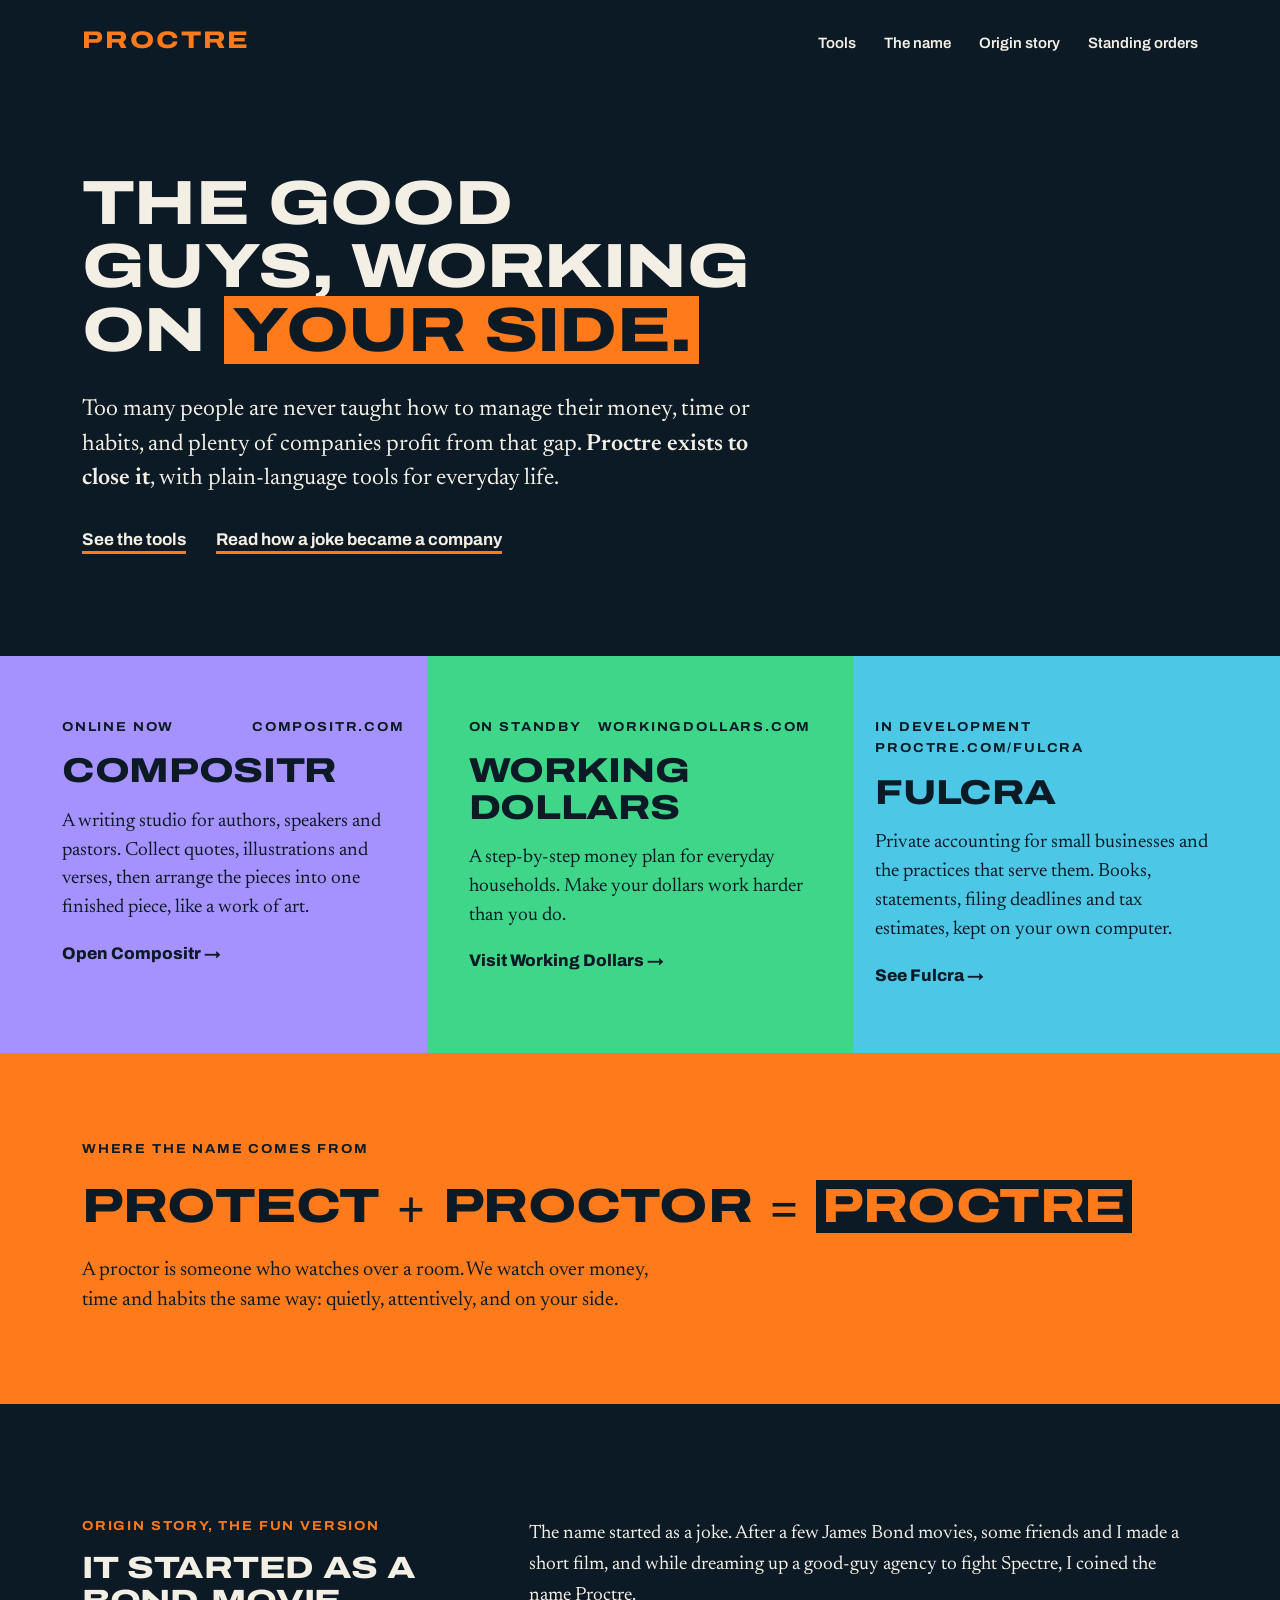
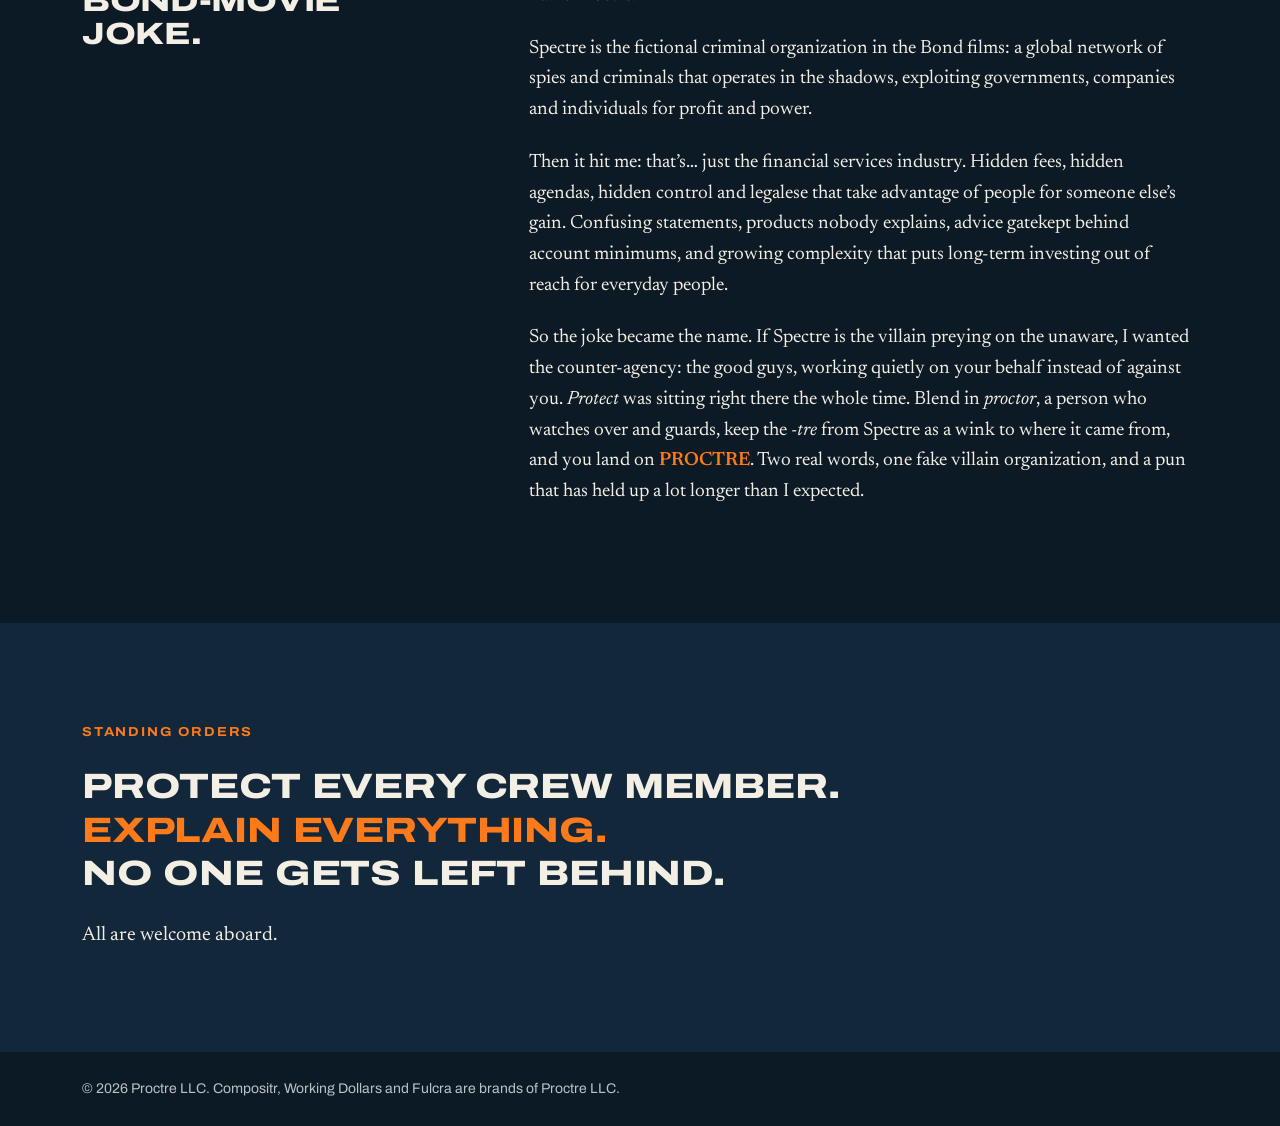
==== commit 0603e5cf: "Rename Proctre Ledger to Fulcra; move page to /fulcra/ with a redirect from /ledger/ Co-Authored-By:" ====
--- a/index.html
+++ b/index.html
@@ -4,7 +4,7 @@
 <meta charset="utf-8">
 <meta name="viewport" content="width=device-width, initial-scale=1">
 <title>Proctre LLC | Plain-language tools for money and writing</title>
-<meta name="description" content="Proctre LLC builds plain-language tools for money and writing: Compositr for writers and speakers, Working Dollars for household money, and Proctre Ledger for small-business books.">
+<meta name="description" content="Proctre LLC builds plain-language tools for money and writing: Compositr for writers and speakers, Working Dollars for household money, and Fulcra for small-business books.">
 <link rel="canonical" href="https://proctre.com/">
 <link rel="icon" href="/favicon.svg" type="image/svg+xml">
 <link rel="icon" href="/favicon.ico" sizes="any">
@@ -14,19 +14,19 @@
 <meta property="og:site_name" content="Proctre">
 <meta property="og:url" content="https://proctre.com/">
 <meta property="og:title" content="Proctre LLC: the good guys, working on your side">
-<meta property="og:description" content="Practical stewardship of money, time and habits. Home of Compositr, Working Dollars and Proctre Ledger.">
-<meta property="og:image" content="https://proctre.com/og-image.png?v=5">
+<meta property="og:description" content="Practical stewardship of money, time and habits. Home of Compositr, Working Dollars and Fulcra.">
+<meta property="og:image" content="https://proctre.com/og-image.png?v=7">
 <meta property="og:image:width" content="1200">
 <meta property="og:image:height" content="630">
-<meta property="og:image:alt" content="Proctre: The good guys, working on your side. Compositr, online now. Working Dollars, on standby.">
+<meta property="og:image:alt" content="Proctre: The good guys, working on your side. Compositr, online now. Working Dollars, on standby. Fulcra, in development.">
 <meta name="twitter:card" content="summary_large_image">
 <meta name="twitter:title" content="Proctre LLC: the good guys, working on your side">
-<meta name="twitter:description" content="Practical stewardship of money, time and habits. Home of Compositr, Working Dollars and Proctre Ledger.">
-<meta name="twitter:image" content="https://proctre.com/og-image.png?v=5">
+<meta name="twitter:description" content="Practical stewardship of money, time and habits. Home of Compositr, Working Dollars and Fulcra.">
+<meta name="twitter:image" content="https://proctre.com/og-image.png?v=7">
 <link rel="preconnect" href="https://fonts.googleapis.com">
 <link rel="preconnect" href="https://fonts.gstatic.com" crossorigin>
 <link rel="stylesheet" href="https://fonts.googleapis.com/css2?family=Archivo:wdth,wght@62..125,400..900&family=Newsreader:opsz,wght@6..72,400..600&display=swap">
-<link rel="stylesheet" href="style.css?v=5">
+<link rel="stylesheet" href="style.css?v=6">
 <script type="application/ld+json">
 {
   "@context": "https://schema.org",
@@ -39,11 +39,11 @@
       "url": "https://proctre.com/",
       "logo": "https://proctre.com/apple-touch-icon.png",
       "image": "https://proctre.com/og-image.png",
-      "description": "Proctre LLC builds plain-language tools for everyday life: Compositr for writers and speakers, Working Dollars for household money, and Proctre Ledger for small-business books.",
+      "description": "Proctre LLC builds plain-language tools for everyday life: Compositr for writers and speakers, Working Dollars for household money, and Fulcra for small-business books.",
       "brand": [
         { "@type": "Brand", "name": "Compositr", "url": "https://compositr.com/" },
         { "@type": "Brand", "name": "Working Dollars", "url": "https://www.workingdollars.com/" },
-        { "@type": "Brand", "name": "Proctre Ledger", "url": "https://proctre.com/ledger/" }
+        { "@type": "Brand", "name": "Fulcra", "url": "https://proctre.com/fulcra/" }
       ]
     },
     {
@@ -85,11 +85,11 @@
 			<div class="go">Visit Working Dollars <span aria-hidden="true">&rarr;</span></div>
 			<!-- PLACEHOLDER: launch-updates signup, if wanted later. -->
 		</div></a>
-		<a id="ledger" class="tool" style="--c:var(--cyan)" href="/ledger/"><div class="in">
-			<div class="label"><span>In development</span><span>proctre.com/ledger</span></div>
-			<h3 class="wide">Proctre Ledger</h3>
+		<a id="fulcra" class="tool" style="--c:var(--cyan)" href="/fulcra/"><div class="in">
+			<div class="label"><span>In development</span><span>proctre.com/fulcra</span></div>
+			<h3 class="wide">Fulcra</h3>
 			<p>Private accounting for small businesses and the practices that serve them. Books, statements, filing deadlines and tax estimates, kept on your own computer.</p>
-			<div class="go">See Proctre Ledger <span aria-hidden="true">&rarr;</span></div>
+			<div class="go">See Fulcra <span aria-hidden="true">&rarr;</span></div>
 		</div></a>
 	</section>
 
@@ -117,7 +117,7 @@
 </main>
 
 <footer class="site-foot"><div class="wrap">
-	<span>&copy; <span id="year">2026</span> Proctre LLC. Compositr, Working Dollars and Proctre Ledger are brands of Proctre LLC.</span>
+	<span>&copy; <span id="year">2026</span> Proctre LLC. Compositr, Working Dollars and Fulcra are brands of Proctre LLC.</span>
 	<!-- PLACEHOLDER: footer email. Fill in data-user and data-domain (e.g. "hello" and "proctre.com").
 	     The address is assembled in the browser, so it never appears in the page source for crawlers. -->
 	<a class="foot-email" data-user="" data-domain="" hidden></a>
--- a/style.css
+++ b/style.css
@@ -85,6 +85,59 @@
 .notfound .label{color:var(--orange)}
 .notfound h1{font-size:clamp(1.8rem,4.6vw,3.4rem);line-height:1.04}
 
+/* Fulcra page (/fulcra/; body class "ledger"): same flat blocks, with Fulcra's cyan in place of orange as the accent. */
+.ledger .nav a:hover{border-color:var(--cyan)}
+.ledger .jump a{text-decoration-color:var(--cyan)}
+.ledger .jump a:hover{color:var(--cyan)}
+.lg-accent{color:var(--cyan)}
+.lg-hero .wrap{grid-template-columns:minmax(0,7fr) minmax(0,5fr);align-items:center;gap:clamp(30px,5vw,72px)}
+.lg-copy{display:grid;gap:30px}
+.ledger .hero h1{max-width:13ch}
+.ledger .hero h1 mark{background:var(--cyan)}
+.lg-panel{background:var(--cyan);color:var(--navy);padding:clamp(22px,3vw,34px);display:grid;gap:14px}
+.lg-panel-head{display:flex;flex-wrap:wrap;justify-content:space-between;gap:6px 12px}
+.lg-figure{font-size:clamp(2.4rem,5vw,3.6rem);line-height:1;font-variant-numeric:tabular-nums}
+.lg-note{font:400 1.08rem/1.45 var(--f-text);max-width:34ch}
+.lg-bars{display:flex;align-items:flex-end;gap:6px;height:84px;margin-top:6px}
+.lg-bars span{flex:1;height:var(--h);background:var(--navy);transform-origin:bottom}
+.lg-bars span:nth-child(even){opacity:.35}
+.lg-rows{display:grid;border-top:3px solid var(--navy)}
+.lg-rows li{display:flex;justify-content:space-between;gap:12px;padding:11px 0;border-bottom:1px solid rgba(12,26,38,.25);font-weight:700;font-variant-numeric:tabular-nums}
+.lg-rows b{font:700 11px/1 var(--f-display);font-stretch:110%;letter-spacing:.12em;text-transform:uppercase;margin-left:8px;vertical-align:2px}
+.lg-features .wrap{display:grid;gap:clamp(32px,5vw,56px);padding-block:clamp(56px,8vw,112px)}
+.lg-head{display:grid;gap:16px;max-width:44em}
+.lg-h2{font-size:clamp(1.35rem,2.4vw,1.95rem);line-height:1.08}
+.lg-sub{font:400 clamp(1.15rem,1.5vw,1.3rem)/1.5 var(--f-text);max-width:52ch}
+.lg-grid{display:grid;grid-template-columns:repeat(3,minmax(0,1fr));gap:40px 32px}
+.lg-grid li{display:grid;gap:10px;align-content:start;border-top:3px solid var(--cyan);padding-top:18px}
+.lg-grid h3{font-size:1.1rem;line-height:1.15}
+.lg-grid p{font:400 1.15rem/1.5 var(--f-text);color:var(--paper)}
+.ledger .orders .label{color:var(--cyan)}
+.ledger .orders li:nth-child(2){color:var(--cyan)}
+.lg-points{display:grid;grid-template-columns:repeat(2,minmax(0,1fr));gap:18px 40px;max-width:var(--max)}
+.lg-points p{font:400 1.15rem/1.5 var(--f-text);max-width:46ch}
+.lg-points b{font-weight:600;color:var(--cyan)}
+.lg-plans{grid-template-columns:repeat(2,minmax(0,1fr))}
+.lg-plans .tool .in{max-width:calc(var(--max) / 2 - var(--gutter) * 2)}
+.lg-plans .tool:nth-child(2) .in{margin-inline:0 auto}
+.lg-plans .tool:hover h3{text-decoration:none}
+.lg-status .label{color:var(--navy)}
+.lg-status .jump a{text-decoration-color:var(--navy)}
+.lg-status .jump a:hover{color:var(--navy);text-decoration-thickness:5px}
+
+/* Fulcra page motion. Everything rests visible; the script only hides items that start below the fold. */
+.rise{animation:lg-rise .7s cubic-bezier(.2,.7,.2,1) both;animation-delay:calc(var(--d,0) * 90ms + 60ms)}
+@keyframes lg-rise{from{opacity:0;transform:translateY(14px)}to{opacity:1;transform:none}}
+.lg-bars span{animation:lg-grow .9s cubic-bezier(.2,.8,.2,1) both}
+.lg-bars span:nth-child(1){animation-delay:.55s}.lg-bars span:nth-child(2){animation-delay:.61s}
+.lg-bars span:nth-child(3){animation-delay:.67s}.lg-bars span:nth-child(4){animation-delay:.73s}
+.lg-bars span:nth-child(5){animation-delay:.79s}.lg-bars span:nth-child(6){animation-delay:.85s}
+.lg-bars span:nth-child(7){animation-delay:.91s}.lg-bars span:nth-child(8){animation-delay:.97s}
+.lg-bars span:nth-child(9){animation-delay:1.03s}.lg-bars span:nth-child(10){animation-delay:1.09s}
+@keyframes lg-grow{from{transform:scaleY(0)}to{transform:scaleY(1)}}
+.js .reveal{transition:opacity .7s cubic-bezier(.2,.7,.2,1),transform .7s cubic-bezier(.2,.7,.2,1);transition-delay:calc(var(--i,0) * 80ms)}
+.js .reveal.pending{opacity:0;transform:translateY(18px)}
+
 /* Footer */
 .site-foot .wrap{display:flex;flex-wrap:wrap;justify-content:space-between;gap:8px 24px;padding-block:26px;font-size:14px;color:var(--paper-2)}
 
@@ -97,7 +150,15 @@
   .tools,.story .wrap{grid-template-columns:minmax(0,1fr)}
   .tool .in{max-width:none}
 }
+@media (max-width:900px){
+  .lg-hero .wrap{grid-template-columns:minmax(0,1fr)}
+  .lg-grid{grid-template-columns:repeat(2,minmax(0,1fr))}
+}
+@media (max-width:600px){
+  .lg-grid,.lg-points{grid-template-columns:minmax(0,1fr)}
+}
 @media (prefers-reduced-motion:reduce){
   html{scroll-behavior:auto}
-  *{transition:none!important}
+  *{transition:none!important;animation:none!important}
+  .js .reveal.pending{opacity:1;transform:none}
 }
